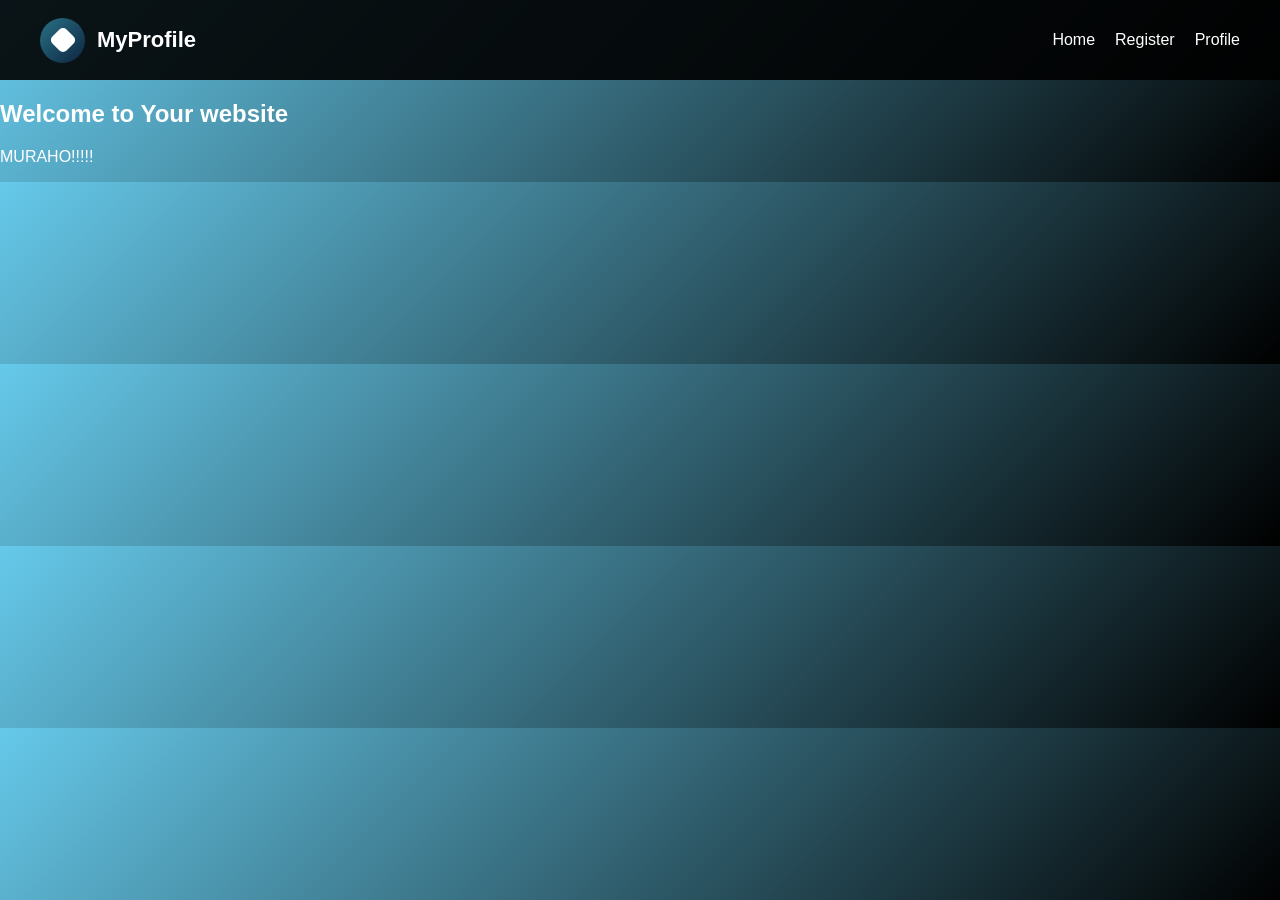
==== index.html @ dccc4248 "feat:my assignment" ====
<!DOCTYPE html>
<html>
<head>
    <title>Home</title>
    <link rel="stylesheet" href="style.css">
</head>
<body>

<nav class="navbar">
    <div class="logo">
        <div class="logo-icon"></div>
        <span>MyProfile</span>
    </div>
    <ul>
        <li><a href="index.html">Home</a></li>
        <li><a href="form.html">Register</a></li>
        <li><a href="profile.html">Profile</a></li>
    </ul>
</nav>

<section class="hero">
    <h1>Welcome to Your website</h1>
    <p>MURAHO!!!!!</p>
</section>

</body>
</html>
---- style.css ----
body {
    margin: 0;
    font-family: Arial, sans-serif;
    background: linear-gradient(135deg,#66c9ea,#000000);
    color: white;
}

/* Navbar */
.navbar {
    position: sticky;
    top: 0;
    background: rgba(0,0,0,0.9);
    display: flex;
    justify-content: space-between;
    padding: 15px 40px;
    z-index: 1000;
}

.navbar ul {
    list-style: none;
    display: flex;
    gap: 20px;
}

.navbar a {
    text-decoration: none;
    color: white;
}

/* Logo */
.logo {
    display: flex;
    align-items: center;
    gap: 12px;
    font-size: 22px;
    font-weight: bold;
}

.logo-icon {
    width: 45px;
    height: 45px;
    border-radius: 50%;
    background: linear-gradient(135deg, #297185, #0d2440);
    position: relative;
    display: flex;
    justify-content: center;
    align-items: center;
}

.logo-icon::after {
    content: "";
    width: 20px;
    height: 20px;
    background: white;
    border-radius: 5px;
    transform: rotate(45deg);
}

.logo-icon:hover {
    transform: scale(1.1) rotate(10deg);
    transition: 0.3s ease;
}

/* Form */
.form-wrapper {
    max-width: 500px;
    margin: 50px auto;
    background: white;
    color: black;
    padding: 30px;
    border-radius: 15px;
}

.progress-bar {
    height: 8px;
    background: #ddd;
    border-radius: 10px;
    margin-bottom: 20px;
}

#progress {
    height: 100%;
    width: 20%;
    background: #07144b;
    border-radius: 10px;
    transition: 0.3s;
}

.step {
    display: none;
}

.step.active {
    display: block;
}

input, textarea {
    width: 100%;
    padding: 10px;
    margin: 10px 0;
    border-radius: 8px;
    border: 1px solid #ccc;
}

button {
    padding: 10px;
    background: #030c35;
    color: white;
    border: none;
    border-radius: 8px;
    cursor: pointer;
    margin-top: 10px;
}

button:hover {
    background: #09115d;
}

/* Profile */
.profile-container {
    padding: 50px 20px;
    text-align: center;
    max-width: 800px;
    margin: auto;
}

.card {
    background: white;
    color: black;
    margin: 20px auto;
    width: 100%;
    border-radius: 10px;
}

/* Accordion */
.accordion-btn {
    background-color: #040f45;
    color: white;
    cursor: pointer;
    padding: 15px;
    width: 100%;
    border: none;
    text-align: left;
    outline: none;
    font-size: 18px;
    border-radius: 8px;
    transition: background 0.3s;
}

.accordion-btn:hover {
    background-color: #5a67d8;
}

.accordion-content {
    padding: 0 15px;
    max-height: 0;
    overflow: hidden;
    transition: max-height 0.3s ease;
    background-color: #f1f1f1;
    color: black;
    border-radius: 0 0 8px 8px;
    margin-bottom: 10px;
}

ul {
    text-align: left;
    padding-left: 20px;
}
/* Modal overlay */
.modal {
    display: block; /* show by default */
    position: fixed;
    z-index: 10000;
    left: 0;
    top: 0;
    width: 100%;
    height: 100%;
    overflow: auto;
    background-color: rgba(0,0,0,0.7);
}

.modal-content {
    background-color: white;
    color: black;
    margin: 20% auto;
    padding: 30px;
    border-radius: 12px;
    width: 300px;
    text-align: center;
}

.modal-content input {
    width: 90%;
    padding: 10px;
    margin: 15px 0;
    border-radius: 8px;
    border: 1px solid #ccc;
}

.modal-content button {
    padding: 10px 20px;
    border: none;
    border-radius: 8px;
    background: #667eea;
    color: white;
    cursor: pointer;
}

.modal-content button:hover {
    background: #5a67d8;
}
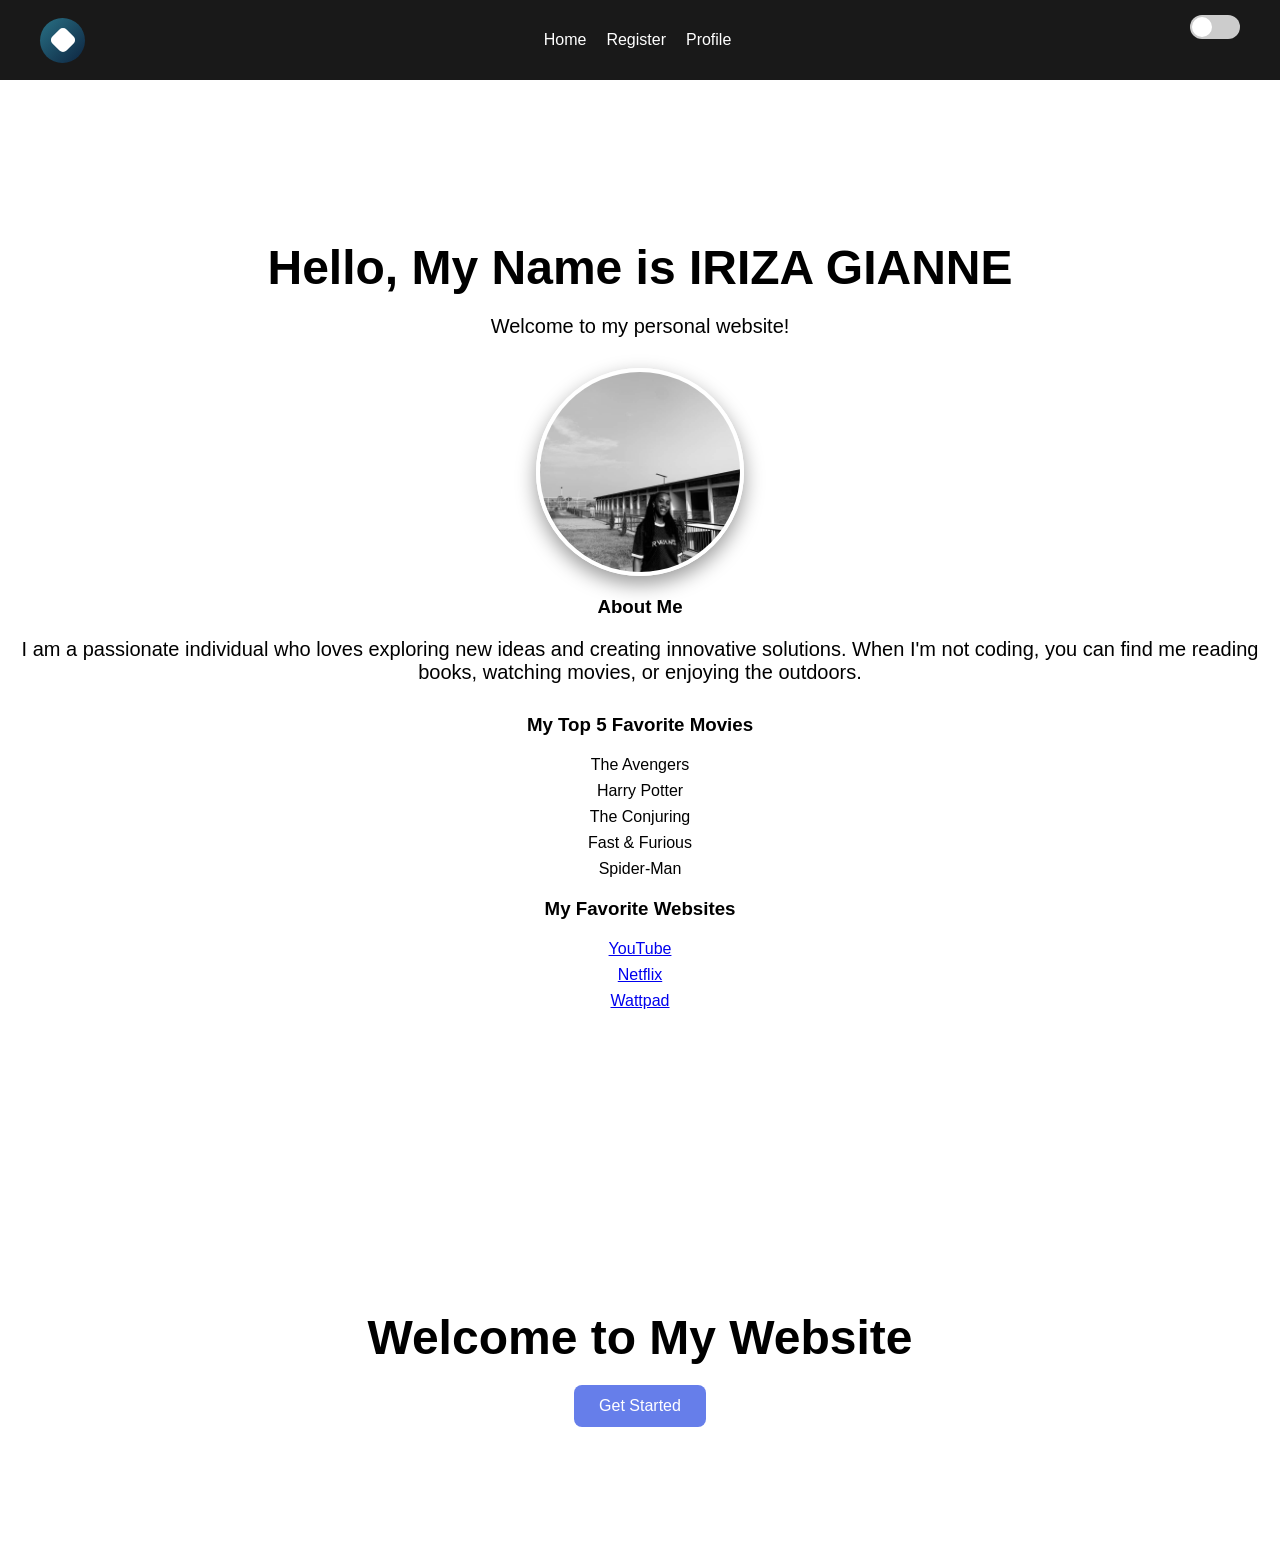
==== commit 1be3b29c: "feat:updated ui" ====
--- a/index.html
+++ b/index.html
@@ -9,18 +9,49 @@
 <nav class="navbar">
     <div class="logo">
         <div class="logo-icon"></div>
-        <span>MyProfile</span>
+        
     </div>
     <ul>
         <li><a href="index.html">Home</a></li>
         <li><a href="form.html">Register</a></li>
         <li><a href="profile.html">Profile</a></li>
     </ul>
+    <label class="switch">
+  <input type="checkbox" id="themeToggle">
+  <span class="slider"></span>
+</label>
 </nav>
+<script src="main.js"></script>
+<section class="hero">
+    <h1>Hello, My Name is IRIZA GIANNE</h1>
+    
+    <p>
+        Welcome to my personal website! 
+    </p>
+    <img src="gigi.jpg" alt="Iriza Gianne" class="profile-photo">
+    <h3>About Me </h3>
+    <p>
+        I am a passionate individual who loves exploring new ideas and creating innovative solutions. When I'm not coding, you can find me reading books, watching movies, or enjoying the outdoors.
+    </p>
+    <h3> My Top 5 Favorite Movies</h3>
+    <ul class="home-list">
+        <li>The Avengers</li>
+        <li>Harry Potter</li>
+        <li>The Conjuring</li>
+        <li>Fast & Furious</li>
+        <li>Spider-Man</li>
+    </ul>
 
-<section class="hero">
-    <h1>Welcome to Your website</h1>
-    <p>MURAHO!!!!!</p>
+    <h3> My Favorite Websites</h3>
+    <ul class="home-list">
+        <li><a href="https://www.youtube.com" target="_blank">YouTube</a></li>
+        <li><a href="https://www.netflix.com" target="_blank">Netflix</a></li>
+        <li><a href="https://www.wattpad.com" target="_blank">Wattpad</a></li>
+    </ul>
+    </section>
+    <section class="hero">
+    <h1>Welcome to My Website</h1>
+    <a href="form.html" class="hero-btn">Get Started</a>
 </section>
 
 </body>
--- a/style.css
+++ b/style.css
@@ -1,11 +1,10 @@
 body {
     margin: 0;
     font-family: Arial, sans-serif;
-    background: linear-gradient(135deg,#66c9ea,#000000);
-    color: white;
-}
-
-/* Navbar */
+    background: #0f172a;
+    color: white;
+}
+
 .navbar {
     position: sticky;
     top: 0;
@@ -27,7 +26,7 @@
     color: white;
 }
 
-/* Logo */
+
 .logo {
     display: flex;
     align-items: center;
@@ -61,7 +60,7 @@
     transition: 0.3s ease;
 }
 
-/* Form */
+
 .form-wrapper {
     max-width: 500px;
     margin: 50px auto;
@@ -116,7 +115,7 @@
     background: #09115d;
 }
 
-/* Profile */
+
 .profile-container {
     padding: 50px 20px;
     text-align: center;
@@ -132,7 +131,7 @@
     border-radius: 10px;
 }
 
-/* Accordion */
+
 .accordion-btn {
     background-color: #040f45;
     color: white;
@@ -166,9 +165,9 @@
     text-align: left;
     padding-left: 20px;
 }
-/* Modal overlay */
+
 .modal {
-    display: block; /* show by default */
+    display: block;
     position: fixed;
     z-index: 10000;
     left: 0;
@@ -208,4 +207,148 @@
 
 .modal-content button:hover {
     background: #5a67d8;
+}
+
+.hero {
+    text-align: center;
+    padding: 120px 20px;
+}
+
+.hero h1 {
+    font-size: 48px;
+    margin-bottom: 20px;
+    animation: fadeIn 1s ease-in-out;
+}
+
+.hero p {
+    font-size: 20px;
+    margin-bottom: 30px;
+}
+
+.hero-btn {
+    display: inline-block;
+    padding: 12px 25px;
+    background: #667eea;
+    color: white;
+    text-decoration: none;
+    border-radius: 8px;
+    transition: 0.3s;
+}
+
+.hero-btn:hover {
+    background: #5a67d8;
+    transform: translateY(-3px);
+}
+
+
+.navbar a:hover {
+    color: #66c9ea;
+    transition: 0.3s;
+}
+.switch {
+  position: relative;
+  display: inline-block;
+  width: 50px;
+  height: 24px;
+  margin-left: 20px; 
+}
+
+.switch input {
+  opacity: 0;
+  width: 0;
+  height: 0;
+}
+
+.slider {
+  position: absolute;
+  cursor: pointer;
+  top: 0; left: 0; right: 0; bottom: 0;
+  background-color: #ccc;
+  transition: 0.4s;
+  border-radius: 24px;
+}
+
+.slider:before {
+  position: absolute;
+  content: "";
+  height: 20px;
+  width: 20px;
+  left: 2px;
+  bottom: 2px;
+  background-color: white;
+  transition: 0.4s;
+  border-radius: 50%;
+}
+
+input:checked + .slider {
+  background-color: #666;
+}
+
+input:checked + .slider:before {
+  transform: translateX(26px);
+}
+
+@keyframes fadeIn {
+    from { opacity: 0; transform: translateY(20px);}
+    to { opacity: 1; transform: translateY(0);}
+}
+.home-list {
+    list-style: none;      
+    padding: 0;
+    margin: 20px auto;
+    text-align: center;
+}
+
+.home-list li {
+    margin: 8px 0;
+}
+.profile-photo {
+    width: 200px;
+    height: 200px;
+    object-fit: cover;
+    border-radius: 50%; 
+    margin: 20px auto;
+    display: block;
+    border: 4px solid white;
+    box-shadow: 0 8px 20px rgba(0,0,0,0.4);
+}
+body {
+    background-color: white;
+    color: black;
+}
+
+.card, .accordion-content, .form-wrapper, .modal-content {
+    background-color: white;
+    color: black;
+}
+
+body.dark-theme {
+    background-color: #121212;
+    color: white;
+}
+
+body.dark-theme .card,
+body.dark-theme .accordion-content,
+body.dark-theme .form-wrapper,
+body.dark-theme .modal-content {
+    background-color: #1e1e2f;
+    color: white;
+}
+
+body.dark-theme .accordion-btn {
+    background-color: #0f172a;
+    color: white;
+}
+
+body.dark-theme .accordion-btn:hover {
+    background-color: #3b82f6;
+}
+
+body.dark-theme button {
+    background-color: #0f172a;
+    color: white;
+}
+
+body.dark-theme button:hover {
+    background-color: #1e40af;
 }
